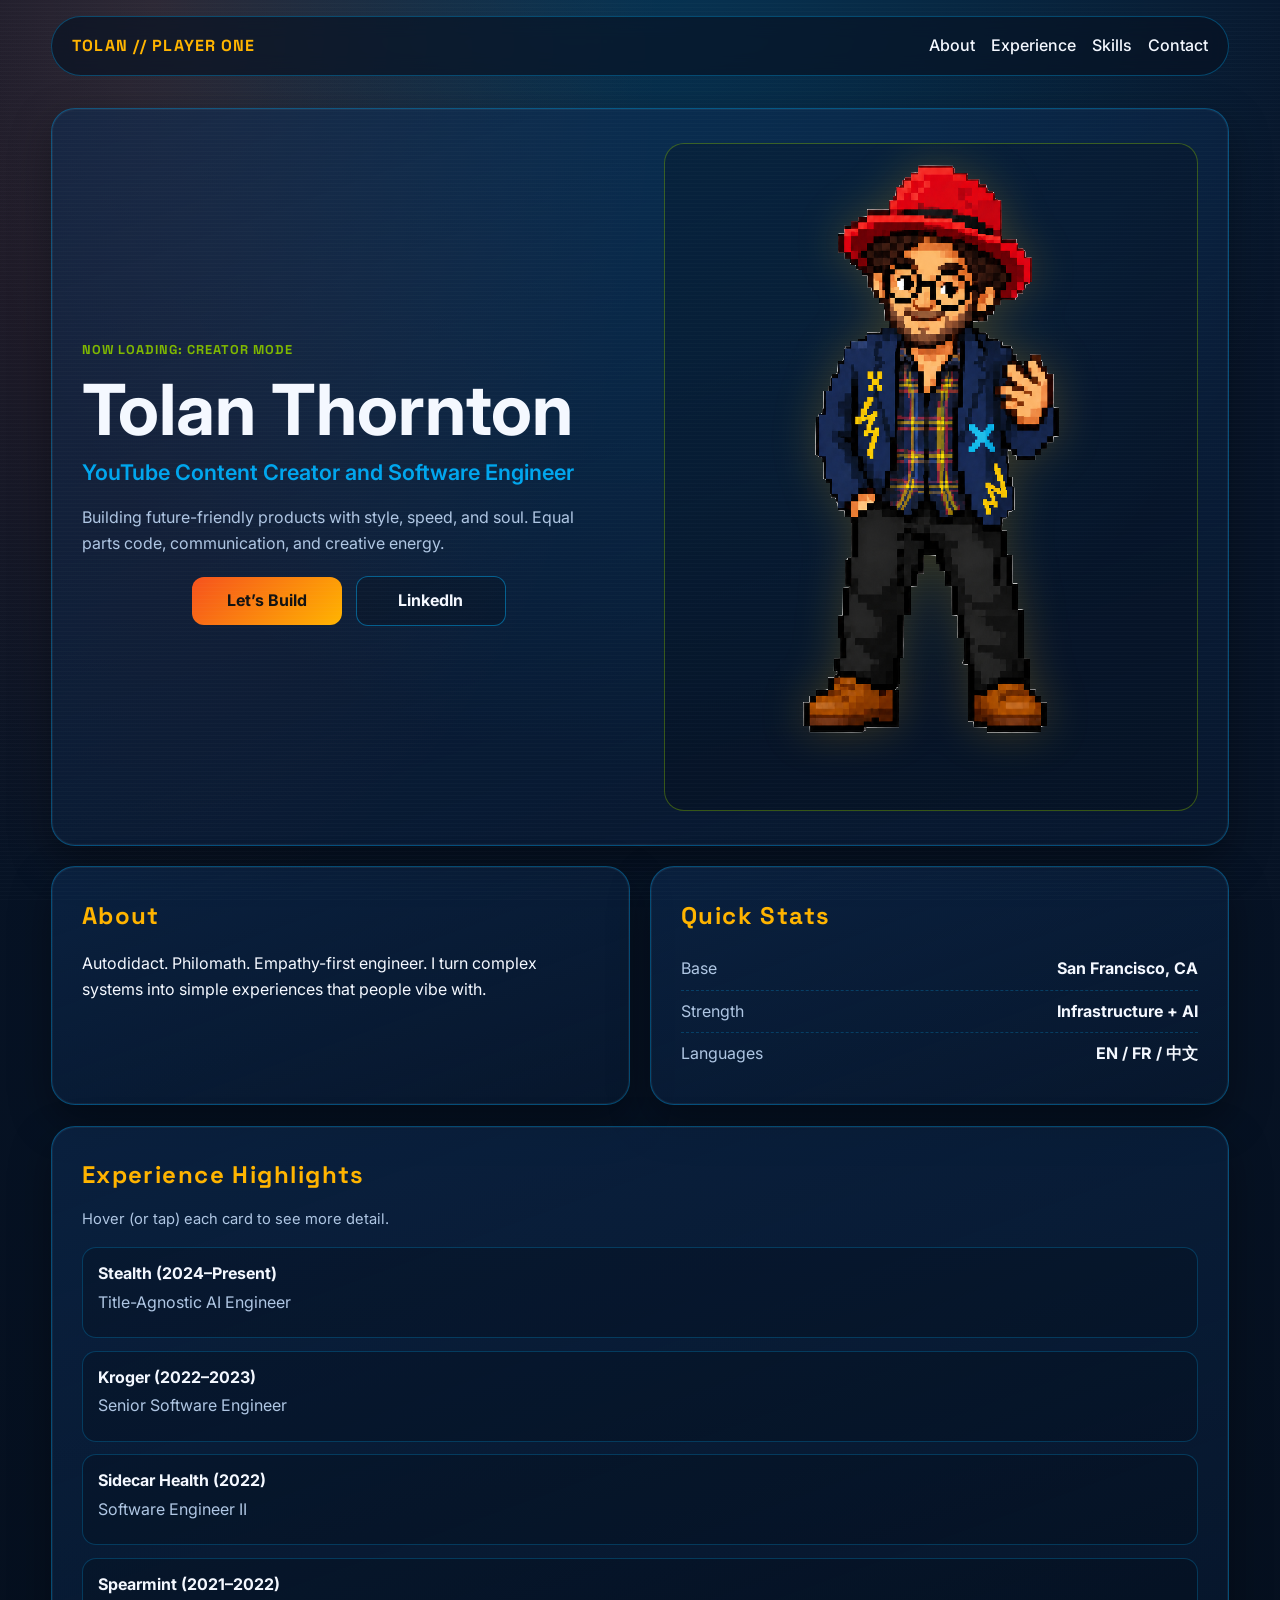
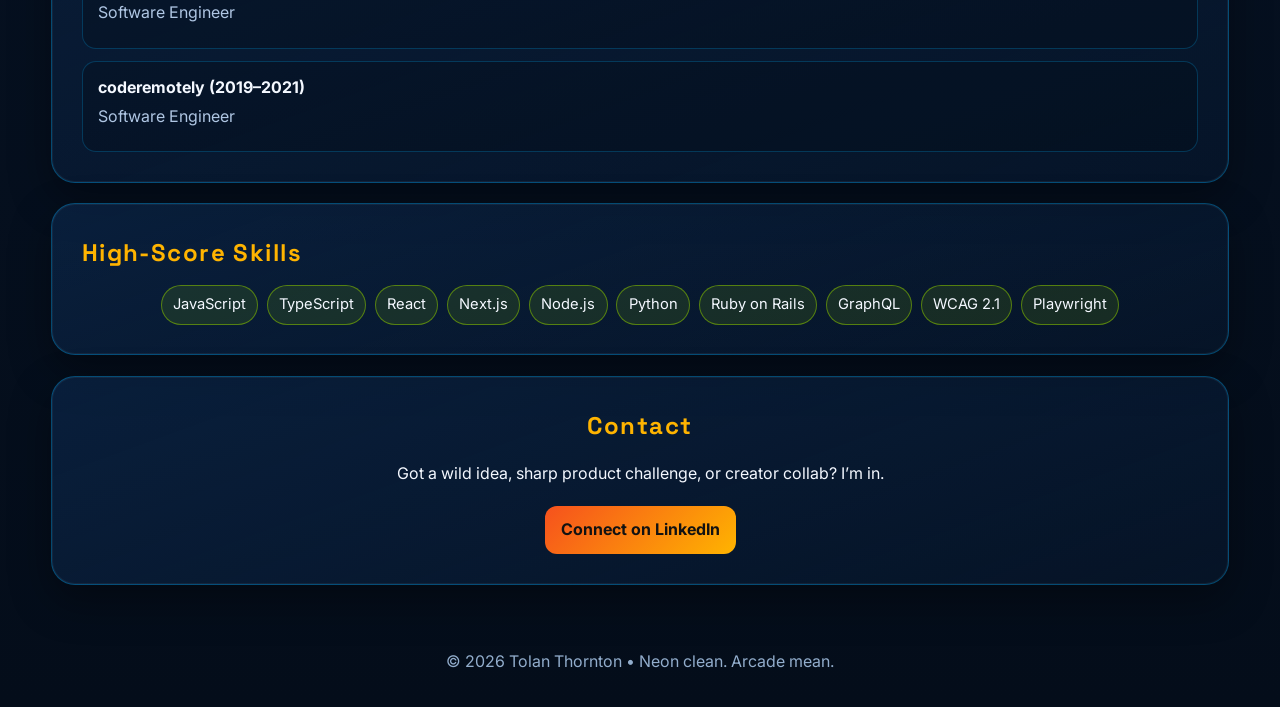
==== index.html @ 5ea1d061 "Add favicon" ====
<!doctype html>
<html lang="en">
  <head>
    <meta charset="UTF-8" />
    <meta name="viewport" content="width=device-width, initial-scale=1.0" />
    <title>Tolan Thornton | YouTube Content Creator and Software Engineer</title>
    <meta name="description" content="Portfolio of Tolan Thornton, YouTube Content Creator and Software Engineer." />
    <link rel="preconnect" href="https://fonts.googleapis.com" />
    <link rel="preconnect" href="https://fonts.gstatic.com" crossorigin />
    <link href="https://fonts.googleapis.com/css2?family=Inter:wght@400;500;600;700;800&family=Space+Grotesk:wght@500;700&display=swap" rel="stylesheet" />
    <link rel="icon" type="image/png" href="favicon.png" />
    <link rel="stylesheet" href="styles.css" />
  </head>
  <body>
    <div class="scanlines" aria-hidden="true"></div>
    <header class="topbar clickable">
      <div class="logo">TOLAN // PLAYER ONE</div>
      <nav>
        <a class="clickable" href="#about">About</a>
        <a class="clickable" href="#experience">Experience</a>
        <a class="clickable" href="#skills">Skills</a>
        <a class="clickable" href="#contact">Contact</a>
      </nav>
    </header>

    <main>
      <section class="hero section-glass">
        <div class="hero-text">
          <p class="eyebrow">NOW LOADING: CREATOR MODE</p>
          <h1>Tolan Thornton</h1>
          <p class="subtitle">YouTube Content Creator and Software Engineer</p>
          <p class="summary">Building future-friendly products with style, speed, and soul. Equal parts code, communication, and creative energy.</p>
          <div class="cta-row">
            <a class="btn btn-primary clickable" href="#contact">Let’s Build</a>
            <a class="btn btn-ghost clickable" href="https://www.linkedin.com/in/tolanthornton" target="_blank" rel="noreferrer">LinkedIn</a>
          </div>
        </div>
        <figure class="portrait-card clickable">
          <img src="avatar.png" alt="Pixel portrait of Tolan Thornton" />
        </figure>
      </section>

      <section id="about" class="section-grid">
        <article class="section-glass">
          <h2>About</h2>
          <p>Autodidact. Philomath. Empathy-first engineer. I turn complex systems into simple experiences that people vibe with.</p>
        </article>
        <article class="section-glass stats">
          <h2>Quick Stats</h2>
          <div><span>Base</span><strong>San Francisco, CA</strong></div>
          <div><span>Strength</span><strong>Infrastructure + AI</strong></div>
          <div><span>Languages</span><strong>EN / FR / 中文</strong></div>
        </article>
      </section>

      <section id="experience" class="section-glass">
        <h2>Experience Highlights</h2>
        <p class="hint">Hover (or tap) each card to see more detail.</p>
        <div class="timeline">
          <article class="clickable" tabindex="0">
            <h3>Stealth (2024–Present)</h3>
            <p class="role">Title-Agnostic AI Engineer</p>
            <p class="detail">Focused on evaluating frontier LLM behavior.</p>
          </article>
          <article class="clickable" tabindex="0">
            <h3>Kroger (2022–2023)</h3>
            <p class="role">Senior Software Engineer</p>
            <p class="detail">Delivering Next.js/TypeScript greenfield analytics platform.</p>
          </article>
          <article class="clickable" tabindex="0">
            <h3>Sidecar Health (2022)</h3>
            <p class="role">Software Engineer II</p>
            <p class="detail">Driving React modernization and UX improvements.</p>
          </article>
          <article class="clickable" tabindex="0">
            <h3>Spearmint (2021–2022)</h3>
            <p class="role">Software Engineer</p>
            <p class="detail">Built accessibility-focused Electron app and testing workflows.</p>
          </article>
          <article class="clickable" tabindex="0">
            <h3>coderemotely (2019–2021)</h3>
            <p class="role">Software Engineer</p>
            <p class="detail">Full-stack engineering across Ruby on Rails, React, and PostgreSQL.</p>
          </article>
        </div>
      </section>

      <section id="skills" class="section-glass">
        <h2>High-Score Skills</h2>
        <div class="chips">
          <span class="clickable">JavaScript</span><span class="clickable">TypeScript</span><span class="clickable">React</span><span class="clickable">Next.js</span><span class="clickable">Node.js</span>
          <span class="clickable">Python</span><span class="clickable">Ruby on Rails</span><span class="clickable">GraphQL</span><span class="clickable">WCAG 2.1</span><span class="clickable">Playwright</span>
        </div>
      </section>

      <section id="contact" class="section-glass contact">
        <h2>Contact</h2>
        <p>Got a wild idea, sharp product challenge, or creator collab? I’m in.</p>
        <div class="cta-row center">
          <a class="btn btn-primary clickable" href="https://www.linkedin.com/in/tolanthornton" target="_blank" rel="noreferrer">Connect on LinkedIn</a>
        </div>
      </section>
    </main>

    <footer>© <span id="year"></span> Tolan Thornton • Neon clean. Arcade mean.</footer>
    <script src="script.js"></script>
  </body>
</html>
---- styles.css ----
:root {
  --orange: #f6511d;
  --yellow: #ffb400;
  --cyan: #00a6ed;
  --green: #7fb800;
  --navy: #0d2c54;
  --bg: #040d1a;
  --text: #f4f8ff;
  --muted: #afc6e3;
}
*{box-sizing:border-box}
html{scroll-behavior:smooth}
body{margin:0;font-family:Inter,system-ui,sans-serif;color:var(--text);background:radial-gradient(80% 55% at 50% -5%,rgba(0,166,237,.22),transparent 70%),radial-gradient(60% 60% at 12% 0%,rgba(246,81,29,.17),transparent 66%),linear-gradient(180deg,#08162b 0%,var(--bg) 100%);line-height:1.6}
.scanlines{position:fixed;inset:0;pointer-events:none;background:repeating-linear-gradient(0deg,rgba(255,255,255,.02) 0 1px,transparent 1px 4px)}
.topbar{width:min(1180px,92vw);margin:1rem auto 0;padding:1rem 1.25rem;display:flex;justify-content:space-between;align-items:center;border:1px solid rgba(0,166,237,.35);border-radius:999px;background:rgba(7,18,34,.66);backdrop-filter:blur(10px)}
.logo{font-family:"Space Grotesk",sans-serif;letter-spacing:.07em;color:var(--yellow);font-weight:700}
nav{display:flex;gap:1rem;flex-wrap:wrap;justify-content:center}
nav a{text-decoration:none;color:var(--text);font-weight:500}
main{width:min(1180px,92vw);margin:2rem auto 4rem;display:grid;gap:1.3rem}
.section-glass{background:linear-gradient(160deg,rgba(13,44,84,.56),rgba(13,44,84,.2));border:1px solid rgba(0,166,237,.36);border-radius:24px;padding:clamp(1.2rem,2.3vw,2rem);box-shadow:0 16px 40px rgba(0,0,0,.34),inset 0 0 0 1px rgba(255,255,255,.05)}
.hero{display:grid;grid-template-columns:1fr 1fr;align-items:center;gap:clamp(1rem,4vw,3rem);min-height:min(82vh,760px)}
.eyebrow{font-family:"Space Grotesk",sans-serif;letter-spacing:.08em;color:var(--green);font-weight:700;font-size:.8rem}
h1{font-size:clamp(2.3rem,6vw,4.4rem);line-height:1.05;margin:.2rem 0 .5rem}
.subtitle{color:var(--cyan);font-weight:600;font-size:clamp(1.02rem,2.3vw,1.35rem);margin:0 0 .8rem}
.summary{max-width:50ch;color:var(--muted)}
.cta-row{display:flex;flex-wrap:wrap;justify-content:center;align-items:center;gap:.85rem;margin-top:1.2rem}
.cta-row.center{justify-content:center}
.btn{display:flex;justify-content:center;align-items:center;min-height:46px;min-width:150px;padding:.72rem 1rem;border-radius:12px;text-decoration:none;font-weight:700}
.btn-primary{background:linear-gradient(135deg,var(--orange),var(--yellow));color:#121212}
.btn-ghost{border:1px solid rgba(0,166,237,.5);color:var(--text);background:rgba(0,0,0,.18)}
.portrait-card{margin:0;aspect-ratio:4/5;border-radius:20px;overflow:hidden;border:1px solid rgba(127,184,0,.4);background:rgba(0,0,0,.2);display:flex;justify-content:center;align-items:center}
.portrait-card img{max-width:100%;max-height:100%;object-fit:contain;image-rendering:pixelated;filter:drop-shadow(0 0 22px rgba(255,180,0,.2))}
.section-grid{display:grid;grid-template-columns:1fr 1fr;gap:1.3rem}
h2{font-family:"Space Grotesk",sans-serif;letter-spacing:.06em;color:var(--yellow);margin:0 0 .8rem}
.stats div{display:flex;justify-content:space-between;padding:.5rem 0;border-bottom:1px dashed rgba(0,166,237,.25)}
.stats div:last-child{border-bottom:0}
.stats span{color:var(--muted)}
.timeline{display:grid;gap:.8rem}
.timeline article{padding:.8rem .95rem;border-radius:14px;background:rgba(0,0,0,.18);border:1px solid rgba(0,166,237,.26)}
.timeline h3{margin:0 0 .2rem;font-size:1rem}
.timeline p{margin:0;color:var(--muted)}
.hint{margin:.2rem 0 1rem;color:var(--muted);font-size:.92rem}
.timeline article{position:relative;overflow:hidden}
.timeline .role{margin:0;color:var(--muted)}
.timeline .detail{margin:.55rem 0 0;max-height:0;opacity:0;transform:translateY(4px);transition:max-height .25s ease,opacity .22s ease,transform .22s ease;color:#d9e9ff}
.timeline article:hover .detail,.timeline article:focus-visible .detail,.timeline article.active .detail{max-height:60px;opacity:1;transform:translateY(0)}
.timeline article:focus-visible{outline:2px solid rgba(0,166,237,.55);outline-offset:2px}

.chips{display:flex;flex-wrap:wrap;justify-content:center;gap:.55rem}
.chips span{padding:.45rem .7rem;border-radius:999px;border:1px solid rgba(127,184,0,.6);background:rgba(127,184,0,.14);font-size:.92rem}
.contact{text-align:center}
footer{text-align:center;color:#92adcc;padding:0 1rem 2rem}

.clickable{transition:transform .2s ease,box-shadow .2s ease,filter .2s ease}
@media (hover:hover){
  .clickable:hover{transform:translateY(-3px) scale(1.015);filter:brightness(1.05)}
  .btn.clickable:hover{box-shadow:0 10px 24px rgba(0,166,237,.22)}
}

@media (max-width: 920px){
  .hero,.section-grid{grid-template-columns:1fr}
  .hero{min-height:auto}
  .portrait-card{max-width:360px;width:100%;justify-self:center}
  .hero-text{text-align:center}
}
@media (max-width: 640px){
  .topbar{border-radius:20px;padding:.9rem 1rem;flex-direction:column;gap:.7rem}
  nav{gap:.7rem}
  main{margin-top:1rem;gap:1rem}
  .section-glass{border-radius:18px}
  .btn{width:100%}
}
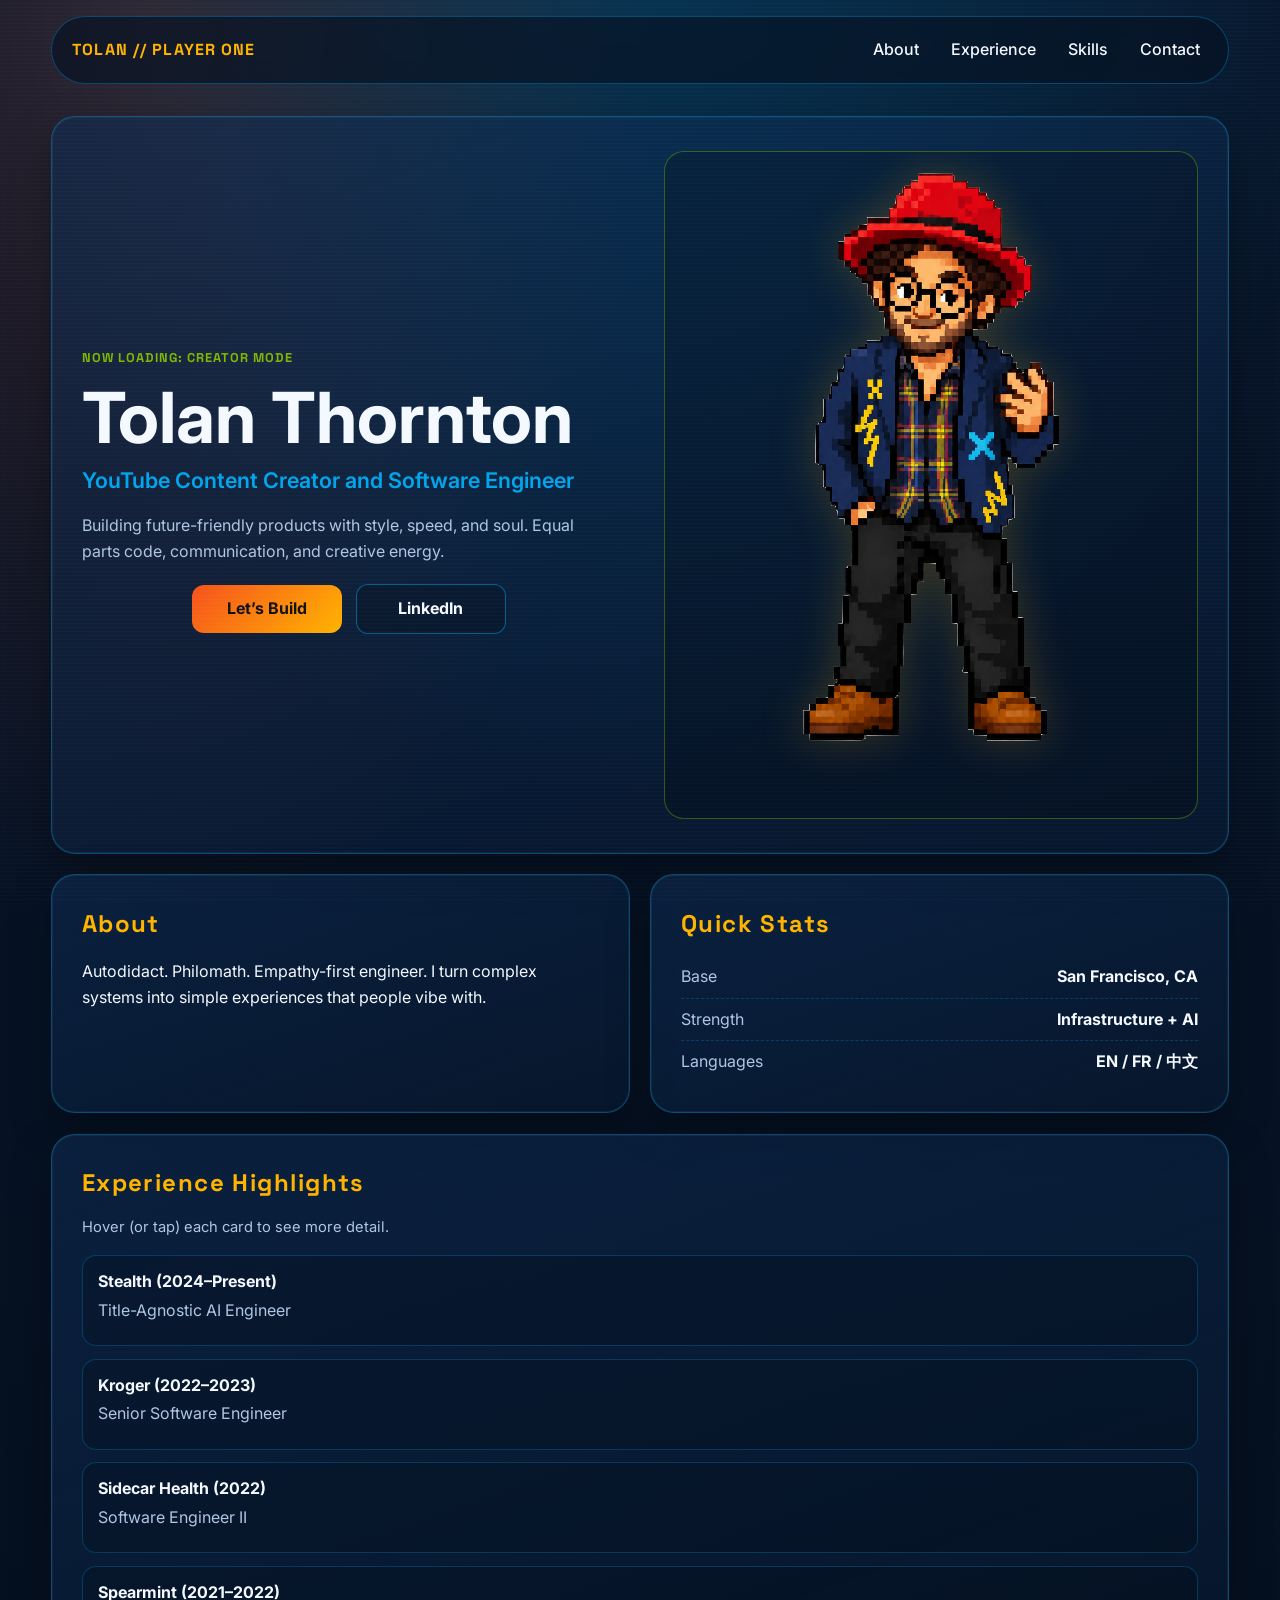
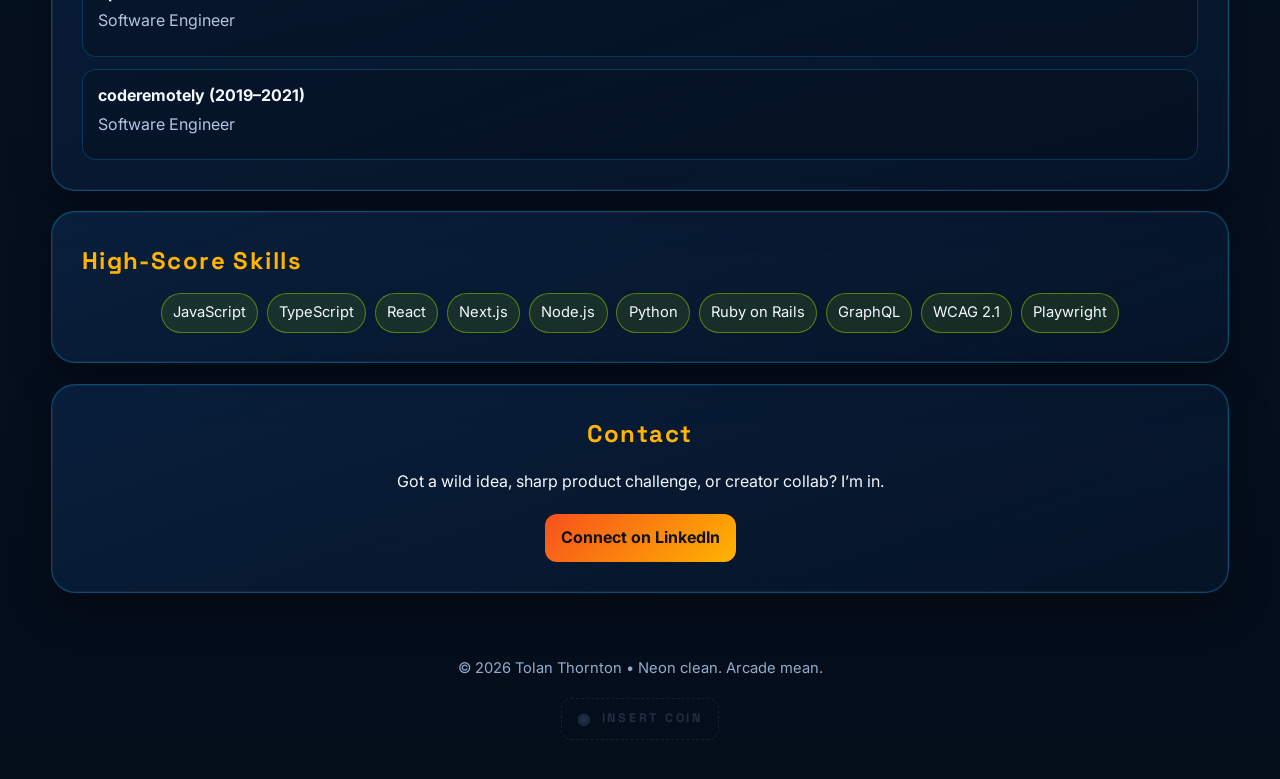
==== commit 7c524ed8: "feat: password-gated build-prompt page + site-wide a11y pass Adds a staticrypt-encrypted page reveal" ====
--- a/index.html
+++ b/index.html
@@ -12,10 +12,11 @@
     <link rel="stylesheet" href="styles.css" />
   </head>
   <body>
+    <a class="skip-link" href="#main">Skip to main content</a>
     <div class="scanlines" aria-hidden="true"></div>
     <header class="topbar clickable">
       <div class="logo">TOLAN // PLAYER ONE</div>
-      <nav>
+      <nav aria-label="Primary">
         <a class="clickable" href="#about">About</a>
         <a class="clickable" href="#experience">Experience</a>
         <a class="clickable" href="#skills">Skills</a>
@@ -23,7 +24,7 @@
       </nav>
     </header>
 
-    <main>
+    <main id="main">
       <section class="hero section-glass">
         <div class="hero-text">
           <p class="eyebrow">NOW LOADING: CREATOR MODE</p>
@@ -32,11 +33,11 @@
           <p class="summary">Building future-friendly products with style, speed, and soul. Equal parts code, communication, and creative energy.</p>
           <div class="cta-row">
             <a class="btn btn-primary clickable" href="#contact">Let’s Build</a>
-            <a class="btn btn-ghost clickable" href="https://www.linkedin.com/in/tolanthornton" target="_blank" rel="noreferrer">LinkedIn</a>
+            <a class="btn btn-ghost clickable" href="https://www.linkedin.com/in/tolanthornton" target="_blank" rel="noopener noreferrer">LinkedIn<span class="sr-only"> (opens in new tab)</span></a>
           </div>
         </div>
         <figure class="portrait-card clickable">
-          <img src="avatar.png" alt="Pixel portrait of Tolan Thornton" />
+          <img id="avatar" src="assets/avatar.png" alt="Pixel portrait of Tolan Thornton" />
         </figure>
       </section>
 
@@ -57,27 +58,27 @@
         <h2>Experience Highlights</h2>
         <p class="hint">Hover (or tap) each card to see more detail.</p>
         <div class="timeline">
-          <article class="clickable" tabindex="0">
+          <article class="clickable" tabindex="0" role="button" aria-expanded="false">
             <h3>Stealth (2024–Present)</h3>
             <p class="role">Title-Agnostic AI Engineer</p>
             <p class="detail">Focused on evaluating frontier LLM behavior.</p>
           </article>
-          <article class="clickable" tabindex="0">
+          <article class="clickable" tabindex="0" role="button" aria-expanded="false">
             <h3>Kroger (2022–2023)</h3>
             <p class="role">Senior Software Engineer</p>
             <p class="detail">Delivering Next.js/TypeScript greenfield analytics platform.</p>
           </article>
-          <article class="clickable" tabindex="0">
+          <article class="clickable" tabindex="0" role="button" aria-expanded="false">
             <h3>Sidecar Health (2022)</h3>
             <p class="role">Software Engineer II</p>
             <p class="detail">Driving React modernization and UX improvements.</p>
           </article>
-          <article class="clickable" tabindex="0">
+          <article class="clickable" tabindex="0" role="button" aria-expanded="false">
             <h3>Spearmint (2021–2022)</h3>
             <p class="role">Software Engineer</p>
             <p class="detail">Built accessibility-focused Electron app and testing workflows.</p>
           </article>
-          <article class="clickable" tabindex="0">
+          <article class="clickable" tabindex="0" role="button" aria-expanded="false">
             <h3>coderemotely (2019–2021)</h3>
             <p class="role">Software Engineer</p>
             <p class="detail">Full-stack engineering across Ruby on Rails, React, and PostgreSQL.</p>
@@ -87,22 +88,41 @@
 
       <section id="skills" class="section-glass">
         <h2>High-Score Skills</h2>
-        <div class="chips">
-          <span class="clickable">JavaScript</span><span class="clickable">TypeScript</span><span class="clickable">React</span><span class="clickable">Next.js</span><span class="clickable">Node.js</span>
-          <span class="clickable">Python</span><span class="clickable">Ruby on Rails</span><span class="clickable">GraphQL</span><span class="clickable">WCAG 2.1</span><span class="clickable">Playwright</span>
-        </div>
+        <ul class="chips" aria-label="Skills">
+          <li>JavaScript</li><li>TypeScript</li><li>React</li><li>Next.js</li><li>Node.js</li>
+          <li>Python</li><li>Ruby on Rails</li><li>GraphQL</li><li>WCAG 2.1</li><li>Playwright</li>
+        </ul>
       </section>
 
       <section id="contact" class="section-glass contact">
         <h2>Contact</h2>
         <p>Got a wild idea, sharp product challenge, or creator collab? I’m in.</p>
         <div class="cta-row center">
-          <a class="btn btn-primary clickable" href="https://www.linkedin.com/in/tolanthornton" target="_blank" rel="noreferrer">Connect on LinkedIn</a>
+          <a class="btn btn-primary clickable" href="https://www.linkedin.com/in/tolanthornton" target="_blank" rel="noopener noreferrer">Connect on LinkedIn<span class="sr-only"> (opens in new tab)</span></a>
         </div>
       </section>
     </main>
 
-    <footer>© <span id="year"></span> Tolan Thornton • Neon clean. Arcade mean.</footer>
+    <footer>
+      <div class="footer-line">© <span id="year"></span> Tolan Thornton • Neon clean. Arcade mean.</div>
+      <div class="coin-slot-wrap">
+        <a id="coin-slot" class="coin-slot" aria-disabled="true" role="button" tabindex="0" aria-describedby="coin-slot-hint">
+          <span class="coin-icon" aria-hidden="true">◉</span>
+          <span class="coin-label">INSERT&nbsp;COIN</span>
+        </a>
+        <span id="coin-slot-hint" class="sr-only">Locked easter egg. Activation instructions provided externally.</span>
+      </div>
+    </footer>
+
+    <div id="toast" class="toast" role="status" aria-live="polite" hidden>
+      <button id="toast-action" type="button" class="toast-action">
+        <span class="toast-text"><span aria-hidden="true">▶ </span>ACCESS GRANTED</span>
+        <span class="sr-only"> — activate to scroll to the unlocked coin slot</span>
+        <span class="toast-cue" aria-hidden="true">TAP TO LOCATE ↓</span>
+      </button>
+      <button type="button" class="toast-close" aria-label="Dismiss">×</button>
+    </div>
+
     <script src="script.js"></script>
   </body>
-</html>+</html>
--- a/styles.css
+++ b/styles.css
@@ -12,10 +12,14 @@
 html{scroll-behavior:smooth}
 body{margin:0;font-family:Inter,system-ui,sans-serif;color:var(--text);background:radial-gradient(80% 55% at 50% -5%,rgba(0,166,237,.22),transparent 70%),radial-gradient(60% 60% at 12% 0%,rgba(246,81,29,.17),transparent 66%),linear-gradient(180deg,#08162b 0%,var(--bg) 100%);line-height:1.6}
 .scanlines{position:fixed;inset:0;pointer-events:none;background:repeating-linear-gradient(0deg,rgba(255,255,255,.02) 0 1px,transparent 1px 4px)}
+
+.skip-link{position:absolute;left:.75rem;top:.75rem;z-index:1000;padding:.65rem 1rem;background:var(--yellow);color:#0a0a0a;font-family:"Space Grotesk",sans-serif;font-weight:700;letter-spacing:.06em;border-radius:10px;text-decoration:none;transform:translateY(-200%);transition:transform .18s ease}
+.skip-link:focus{transform:translateY(0);outline:2px solid var(--cyan);outline-offset:2px}
 .topbar{width:min(1180px,92vw);margin:1rem auto 0;padding:1rem 1.25rem;display:flex;justify-content:space-between;align-items:center;border:1px solid rgba(0,166,237,.35);border-radius:999px;background:rgba(7,18,34,.66);backdrop-filter:blur(10px)}
 .logo{font-family:"Space Grotesk",sans-serif;letter-spacing:.07em;color:var(--yellow);font-weight:700}
 nav{display:flex;gap:1rem;flex-wrap:wrap;justify-content:center}
-nav a{text-decoration:none;color:var(--text);font-weight:500}
+nav a{text-decoration:none;color:var(--text);font-weight:500;padding:.25rem .5rem;border-radius:8px}
+nav a:focus-visible{outline:2px solid var(--cyan);outline-offset:2px}
 main{width:min(1180px,92vw);margin:2rem auto 4rem;display:grid;gap:1.3rem}
 .section-glass{background:linear-gradient(160deg,rgba(13,44,84,.56),rgba(13,44,84,.2));border:1px solid rgba(0,166,237,.36);border-radius:24px;padding:clamp(1.2rem,2.3vw,2rem);box-shadow:0 16px 40px rgba(0,0,0,.34),inset 0 0 0 1px rgba(255,255,255,.05)}
 .hero{display:grid;grid-template-columns:1fr 1fr;align-items:center;gap:clamp(1rem,4vw,3rem);min-height:min(82vh,760px)}
@@ -28,6 +32,7 @@
 .btn{display:flex;justify-content:center;align-items:center;min-height:46px;min-width:150px;padding:.72rem 1rem;border-radius:12px;text-decoration:none;font-weight:700}
 .btn-primary{background:linear-gradient(135deg,var(--orange),var(--yellow));color:#121212}
 .btn-ghost{border:1px solid rgba(0,166,237,.5);color:var(--text);background:rgba(0,0,0,.18)}
+.btn:focus-visible{outline:2px solid var(--cyan);outline-offset:3px}
 .portrait-card{margin:0;aspect-ratio:4/5;border-radius:20px;overflow:hidden;border:1px solid rgba(127,184,0,.4);background:rgba(0,0,0,.2);display:flex;justify-content:center;align-items:center}
 .portrait-card img{max-width:100%;max-height:100%;object-fit:contain;image-rendering:pixelated;filter:drop-shadow(0 0 22px rgba(255,180,0,.2))}
 .section-grid{display:grid;grid-template-columns:1fr 1fr;gap:1.3rem}
@@ -46,10 +51,44 @@
 .timeline article:hover .detail,.timeline article:focus-visible .detail,.timeline article.active .detail{max-height:60px;opacity:1;transform:translateY(0)}
 .timeline article:focus-visible{outline:2px solid rgba(0,166,237,.55);outline-offset:2px}
 
-.chips{display:flex;flex-wrap:wrap;justify-content:center;gap:.55rem}
-.chips span{padding:.45rem .7rem;border-radius:999px;border:1px solid rgba(127,184,0,.6);background:rgba(127,184,0,.14);font-size:.92rem}
+.chips{display:flex;flex-wrap:wrap;justify-content:center;gap:.55rem;list-style:none;padding:0;margin:0}
+.chips li{padding:.45rem .7rem;border-radius:999px;border:1px solid rgba(127,184,0,.6);background:rgba(127,184,0,.14);font-size:.92rem}
 .contact{text-align:center}
-footer{text-align:center;color:#92adcc;padding:0 1rem 2rem}
+footer{text-align:center;color:#92adcc;padding:0 1rem 2.4rem;display:flex;flex-direction:column;align-items:center;gap:1.1rem}
+.footer-line{font-size:.92rem}
+
+.sr-only{position:absolute;width:1px;height:1px;padding:0;margin:-1px;overflow:hidden;clip:rect(0,0,0,0);white-space:nowrap;border:0}
+
+.coin-slot-wrap{position:relative;display:inline-flex;align-items:center;justify-content:center}
+.coin-slot{display:inline-flex;align-items:center;gap:.55rem;padding:.5rem .95rem;min-height:32px;border-radius:10px;border:1px dashed rgba(146,173,204,.28);background:rgba(255,255,255,.012);color:#45627f;font-family:"Space Grotesk",sans-serif;font-size:.78rem;font-weight:700;letter-spacing:.22em;text-decoration:none;opacity:.42;transition:all .35s ease;cursor:default;user-select:none}
+.coin-slot:focus-visible{outline:2px solid var(--cyan);outline-offset:3px;opacity:.85}
+.coin-slot .coin-icon{font-size:.95rem;color:#45627f;transition:color .35s ease,text-shadow .35s ease}
+.coin-slot.unlocked{color:#021018;background:linear-gradient(135deg,var(--orange),var(--yellow));border:1px solid rgba(255,180,0,.85);opacity:1;cursor:pointer;box-shadow:0 0 0 1px rgba(255,180,0,.35),0 0 22px rgba(246,81,29,.55),0 0 44px rgba(255,180,0,.28);animation:coin-pulse 2.6s ease-in-out infinite}
+.coin-slot.unlocked .coin-icon{color:#021018;text-shadow:0 0 6px rgba(255,255,255,.5)}
+.coin-slot.unlocked:hover{filter:brightness(1.08);transform:translateY(-2px)}
+.coin-slot.unlocked:focus-visible{outline:2px solid var(--cyan);outline-offset:3px}
+@keyframes coin-pulse{
+  0%,100%{box-shadow:0 0 0 1px rgba(255,180,0,.35),0 0 22px rgba(246,81,29,.55),0 0 44px rgba(255,180,0,.22)}
+  50%{box-shadow:0 0 0 1px rgba(255,180,0,.5),0 0 32px rgba(246,81,29,.75),0 0 60px rgba(255,180,0,.4)}
+}
+@media (prefers-reduced-motion: reduce){
+  html{scroll-behavior:auto}
+  *,*::before,*::after{animation-duration:.001ms !important;animation-iteration-count:1 !important;transition-duration:.001ms !important;scroll-behavior:auto !important}
+  .coin-slot.unlocked{animation:none}
+  .clickable:hover{transform:none !important;filter:none !important}
+  .toast{transition:opacity .001ms ease}
+}
+
+.toast{position:fixed;left:50%;bottom:24px;transform:translate(-50%,20px);z-index:50;display:inline-flex;align-items:center;gap:.4rem;padding:.4rem .55rem .4rem .75rem;border-radius:12px;background:rgba(7,18,34,.92);border:1px solid rgba(255,180,0,.55);color:var(--text);font-family:"Space Grotesk",sans-serif;font-weight:700;letter-spacing:.06em;font-size:.92rem;box-shadow:0 16px 40px rgba(0,0,0,.5),0 0 24px rgba(246,81,29,.4);opacity:0;pointer-events:none;transition:opacity .25s ease,transform .25s ease}
+.toast.show{opacity:1;transform:translate(-50%,0);pointer-events:auto}
+.toast-action{display:inline-flex;flex-direction:column;align-items:flex-start;gap:.1rem;background:transparent;border:0;padding:.3rem .55rem;border-radius:8px;color:inherit;font:inherit;cursor:pointer;text-align:left;transition:background .15s ease,transform .15s ease}
+.toast-action:hover{background:rgba(255,180,0,.08);transform:translateY(-1px)}
+.toast-action:focus-visible{outline:2px solid var(--cyan);outline-offset:2px}
+.toast-text{color:var(--yellow)}
+.toast-cue{font-family:"JetBrains Mono",ui-monospace,monospace;color:var(--muted);font-size:.7rem;letter-spacing:.12em;font-weight:500}
+.toast-close{background:transparent;border:0;color:var(--muted);font-size:1.25rem;line-height:1;cursor:pointer;padding:.5rem .7rem;border-radius:6px;align-self:stretch;display:inline-flex;align-items:center;min-width:44px;min-height:44px;justify-content:center}
+.toast-close:hover{color:var(--text)}
+.toast-close:focus-visible{outline:2px solid var(--cyan);outline-offset:2px}
 
 .clickable{transition:transform .2s ease,box-shadow .2s ease,filter .2s ease}
 @media (hover:hover){
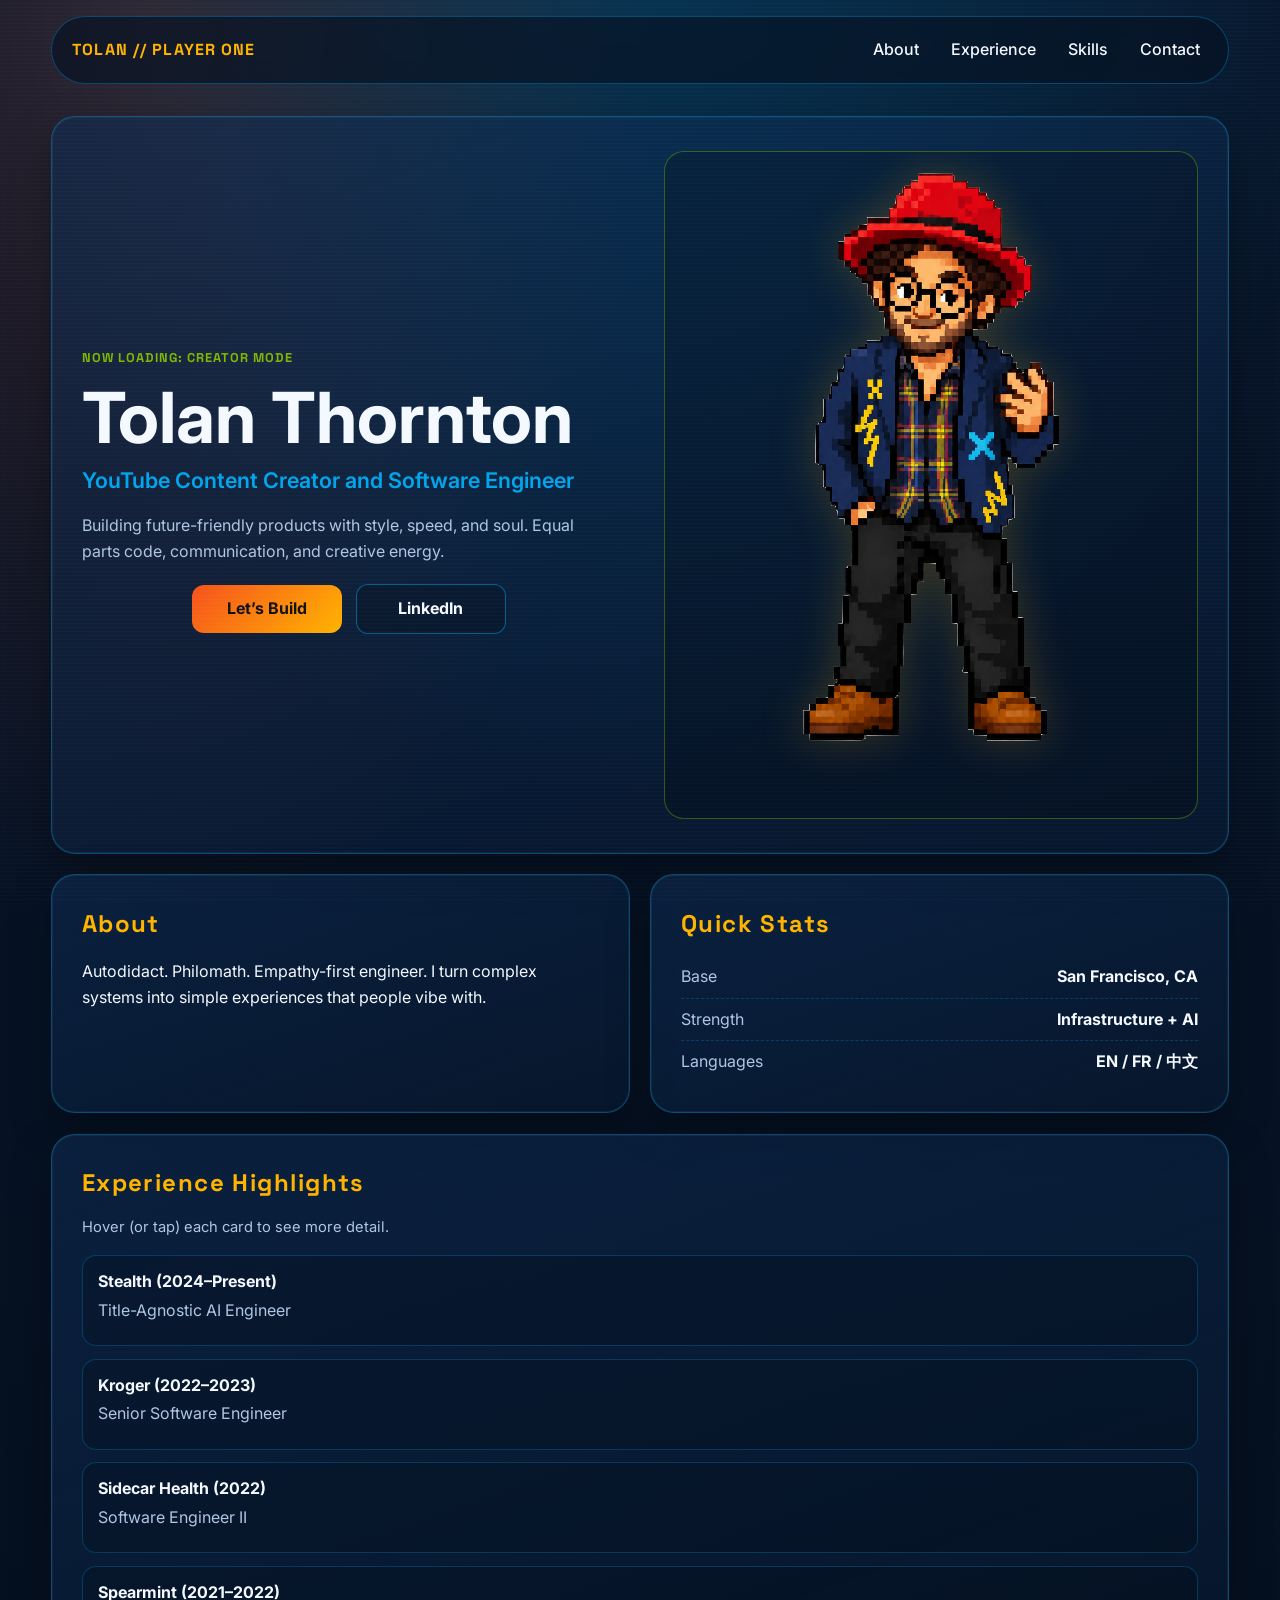
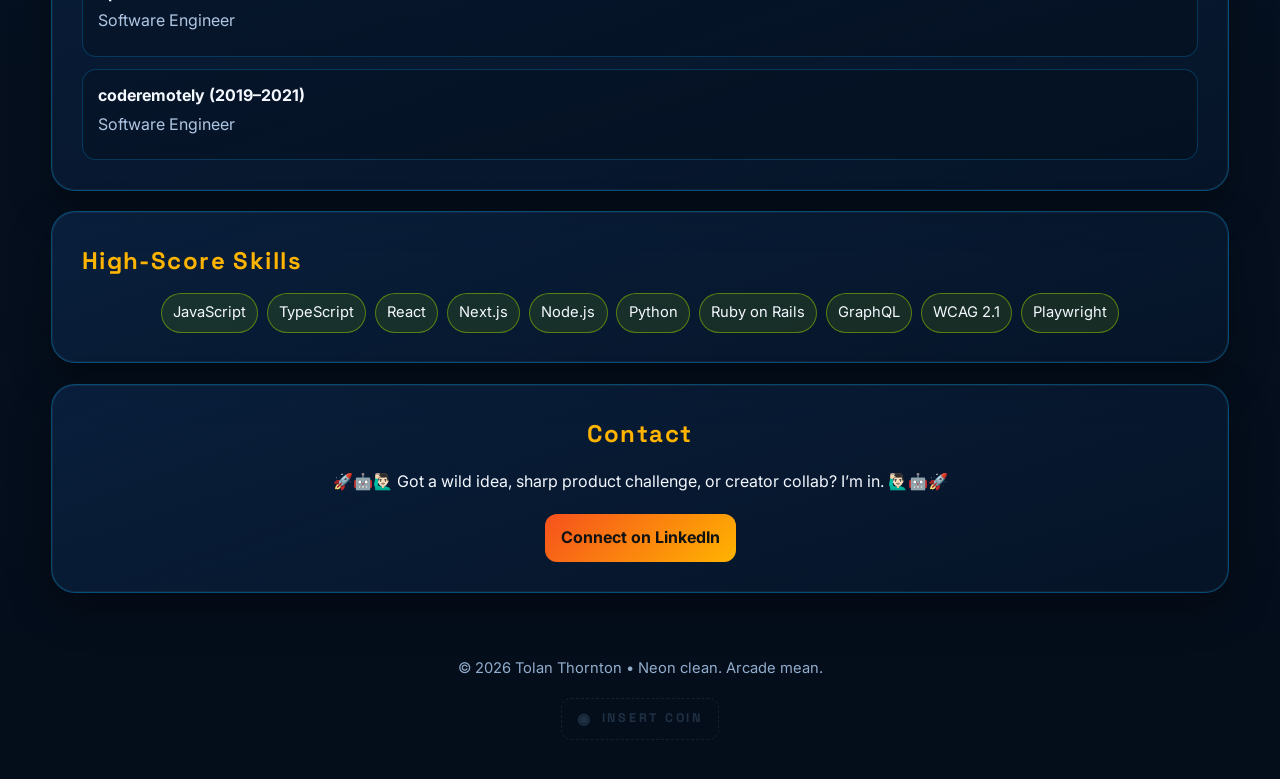
==== commit 039edbe3: "style: add rocket/robot/wave emojis to contact section Friendlier punch on the contact CTA. Wrapped " ====
--- a/index.html
+++ b/index.html
@@ -96,7 +96,7 @@
 
       <section id="contact" class="section-glass contact">
         <h2>Contact</h2>
-        <p>Got a wild idea, sharp product challenge, or creator collab? I’m in.</p>
+        <p><span aria-hidden="true">🚀🤖🙋🏻‍♂️</span> Got a wild idea, sharp product challenge, or creator collab? I’m in. <span aria-hidden="true">🙋🏻‍♂️🤖🚀</span></p>
         <div class="cta-row center">
           <a class="btn btn-primary clickable" href="https://www.linkedin.com/in/tolanthornton" target="_blank" rel="noopener noreferrer">Connect on LinkedIn<span class="sr-only"> (opens in new tab)</span></a>
         </div>
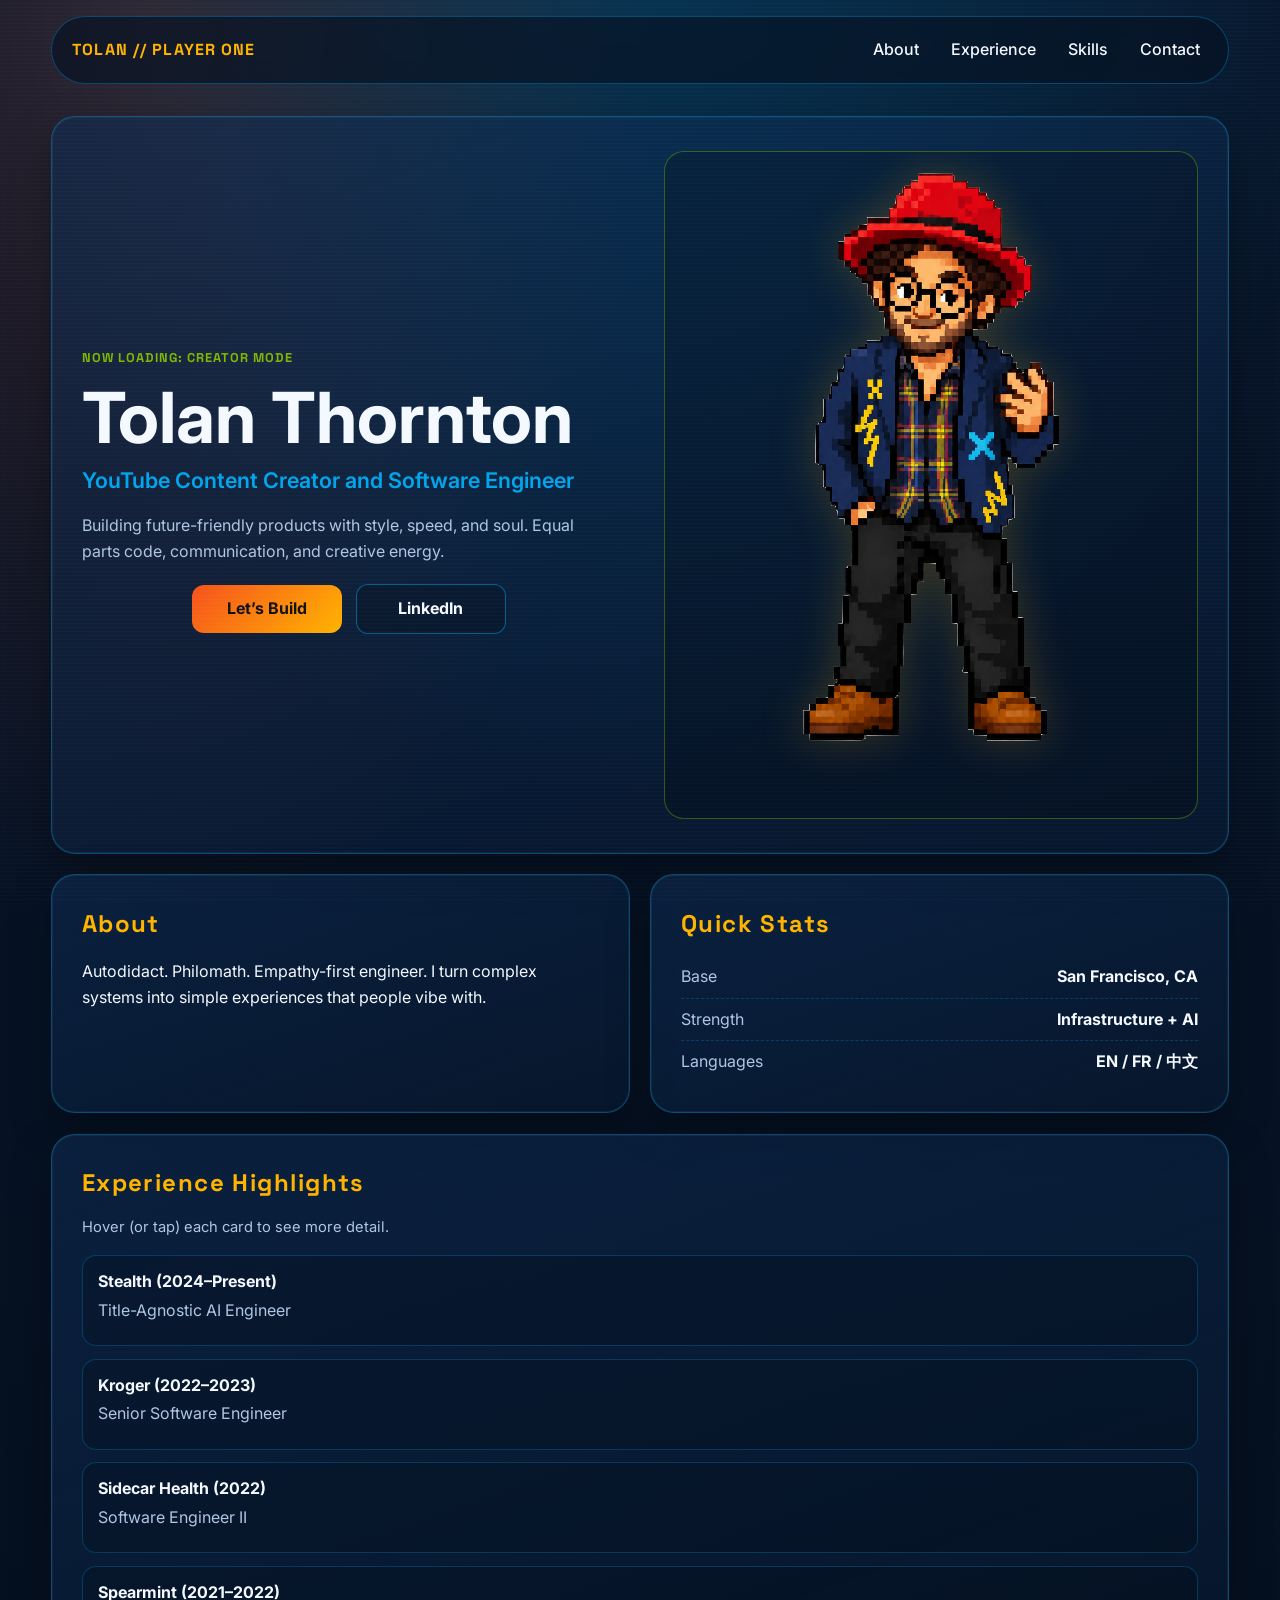
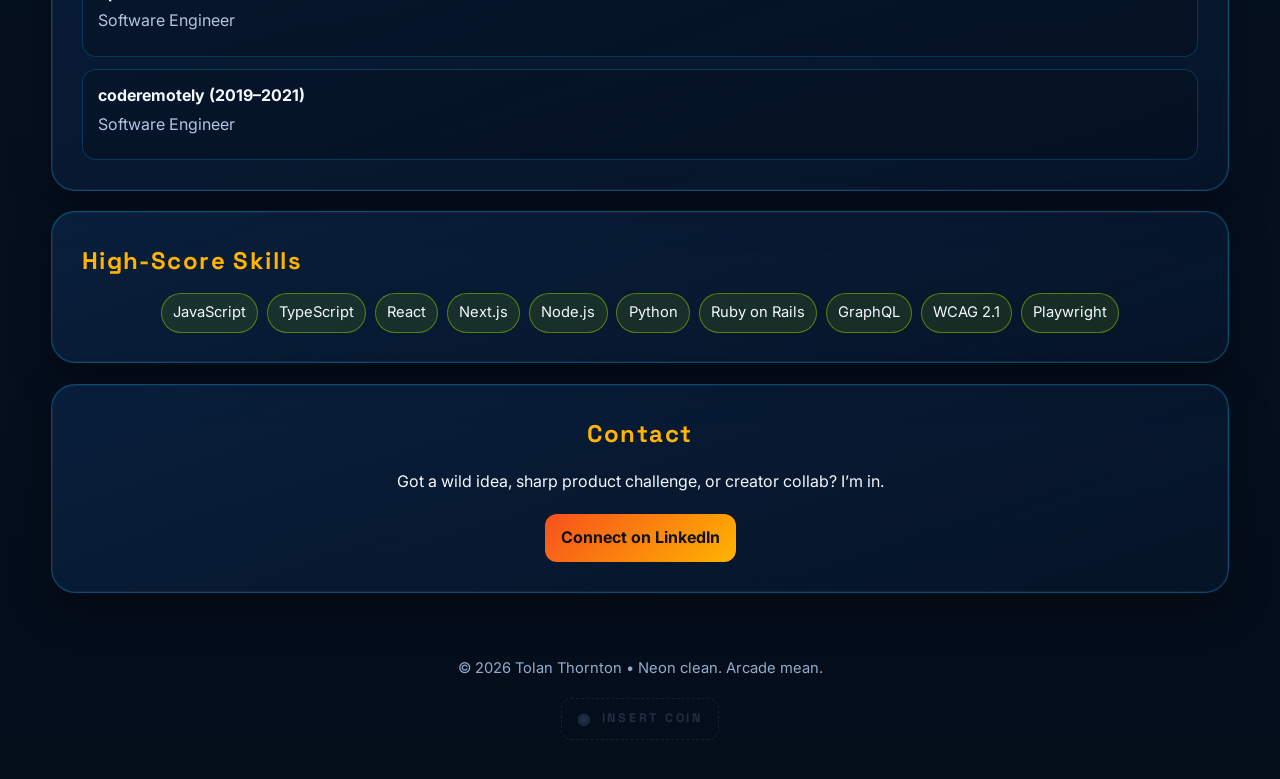
==== commit d2a94cf9: "Revert "style: add rocket/robot/wave emojis to contact section" This reverts commit e6d0bd823a446752" ====
--- a/index.html
+++ b/index.html
@@ -96,7 +96,7 @@
 
       <section id="contact" class="section-glass contact">
         <h2>Contact</h2>
-        <p><span aria-hidden="true">🚀🤖🙋🏻‍♂️</span> Got a wild idea, sharp product challenge, or creator collab? I’m in. <span aria-hidden="true">🙋🏻‍♂️🤖🚀</span></p>
+        <p>Got a wild idea, sharp product challenge, or creator collab? I’m in.</p>
         <div class="cta-row center">
           <a class="btn btn-primary clickable" href="https://www.linkedin.com/in/tolanthornton" target="_blank" rel="noopener noreferrer">Connect on LinkedIn<span class="sr-only"> (opens in new tab)</span></a>
         </div>
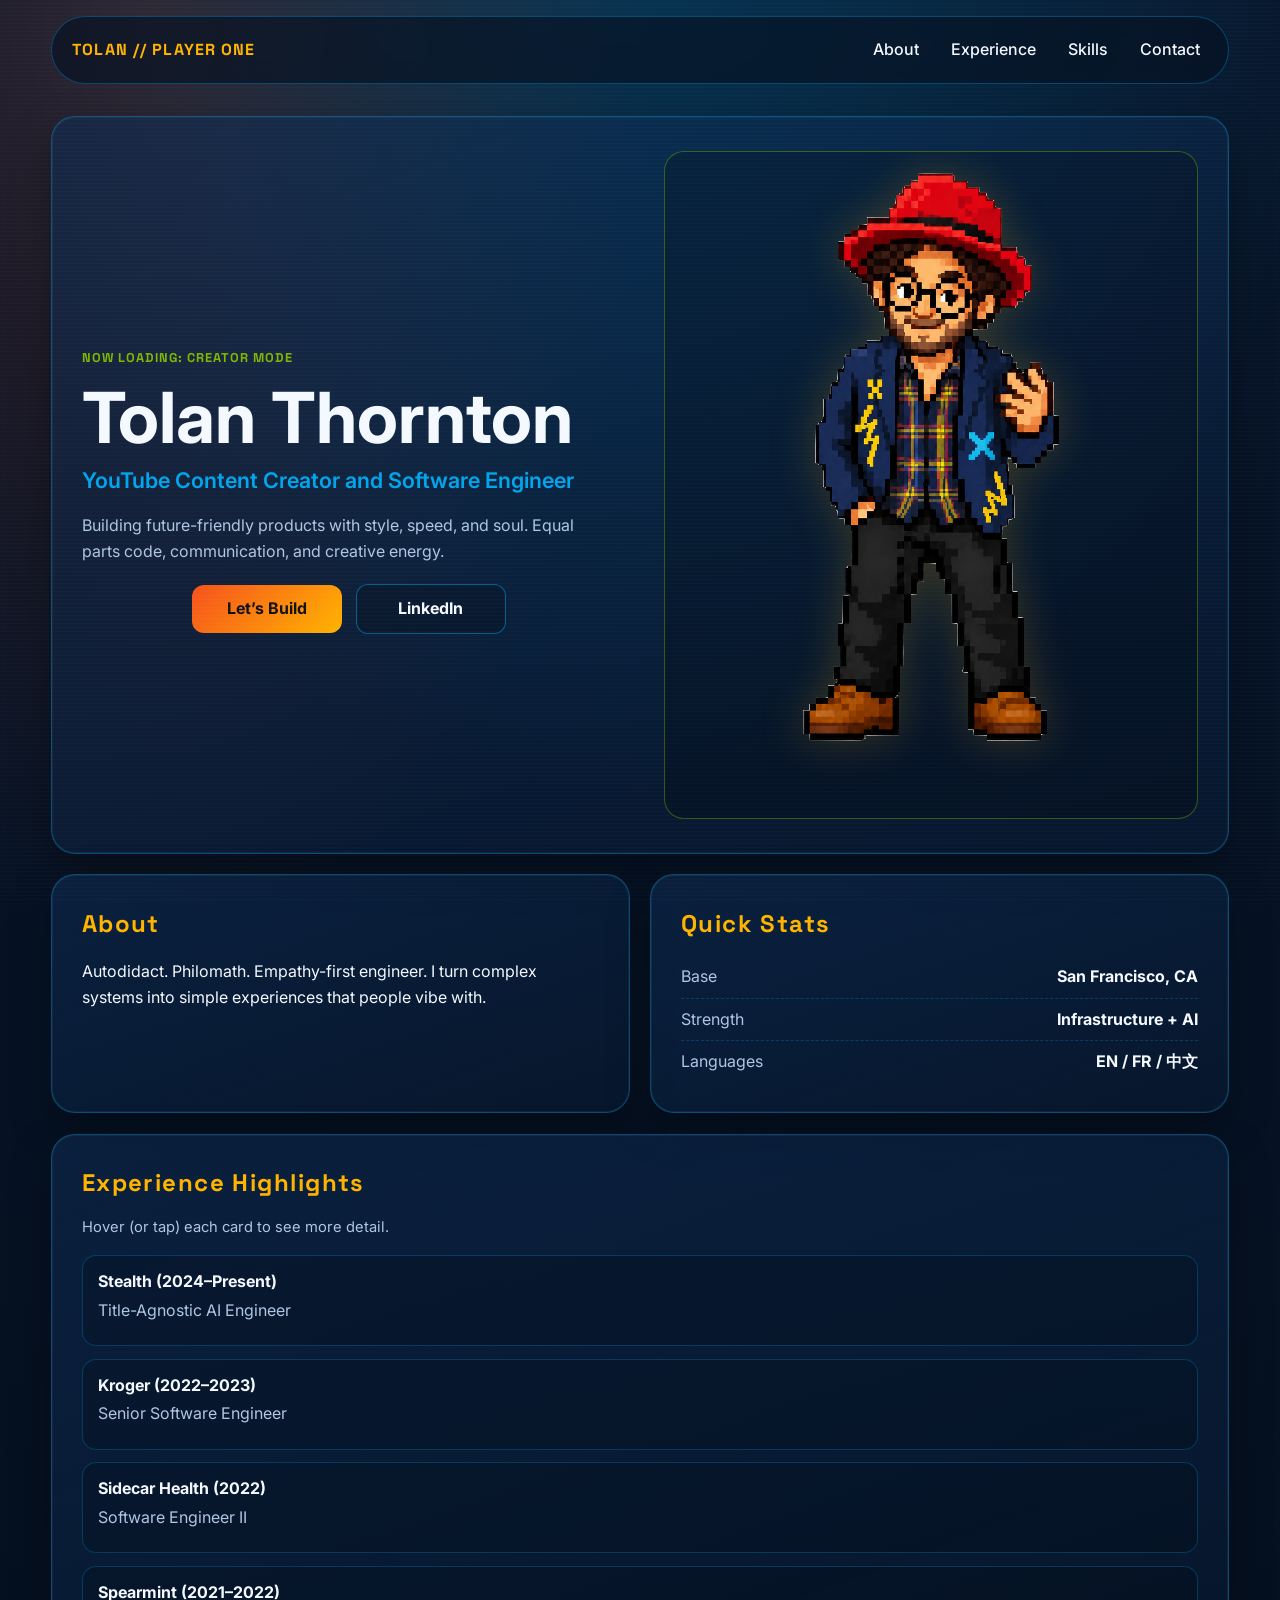
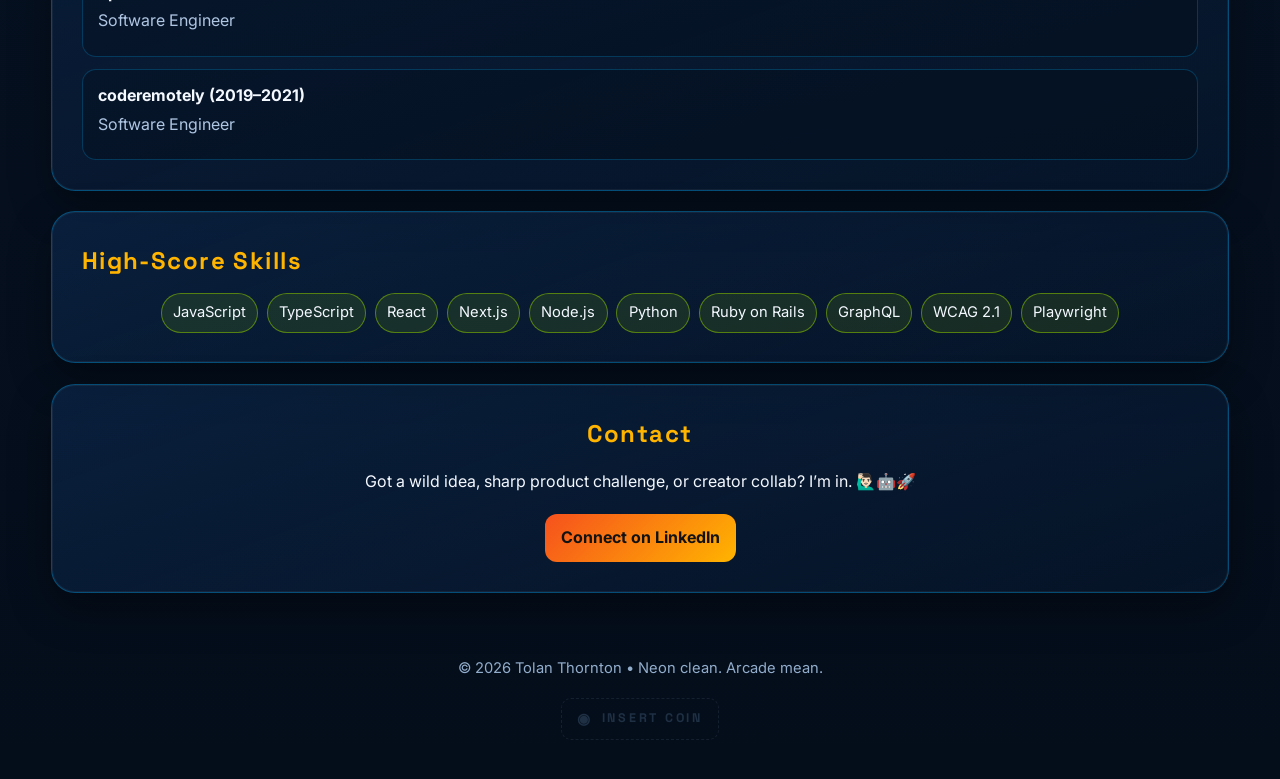
==== commit dfd7b46d: "Add emojis to home page" ====
--- a/index.html
+++ b/index.html
@@ -96,7 +96,7 @@
 
       <section id="contact" class="section-glass contact">
         <h2>Contact</h2>
-        <p>Got a wild idea, sharp product challenge, or creator collab? I’m in.</p>
+        <p><span aria-hidden="true"></span> Got a wild idea, sharp product challenge, or creator collab? I’m in. <span aria-hidden="true">🙋🏻‍♂️🤖🚀</span></p>
         <div class="cta-row center">
           <a class="btn btn-primary clickable" href="https://www.linkedin.com/in/tolanthornton" target="_blank" rel="noopener noreferrer">Connect on LinkedIn<span class="sr-only"> (opens in new tab)</span></a>
         </div>
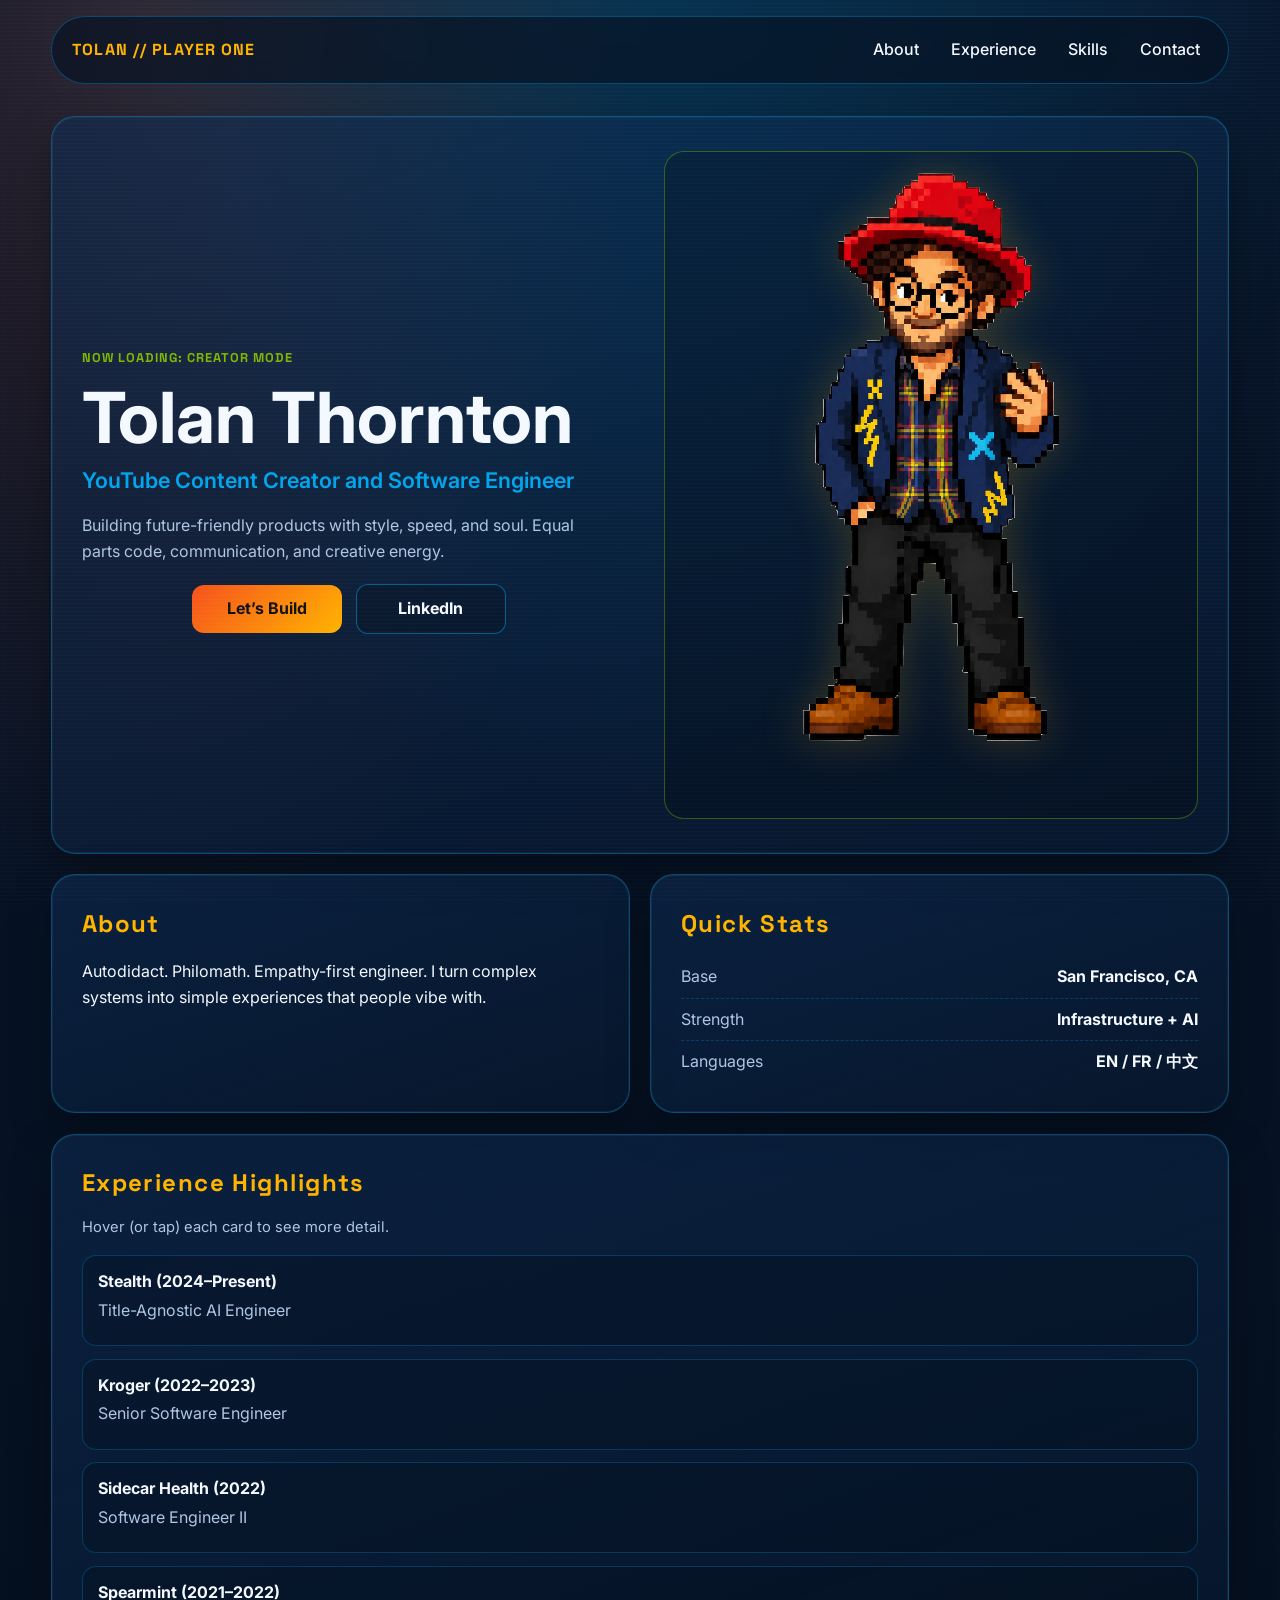
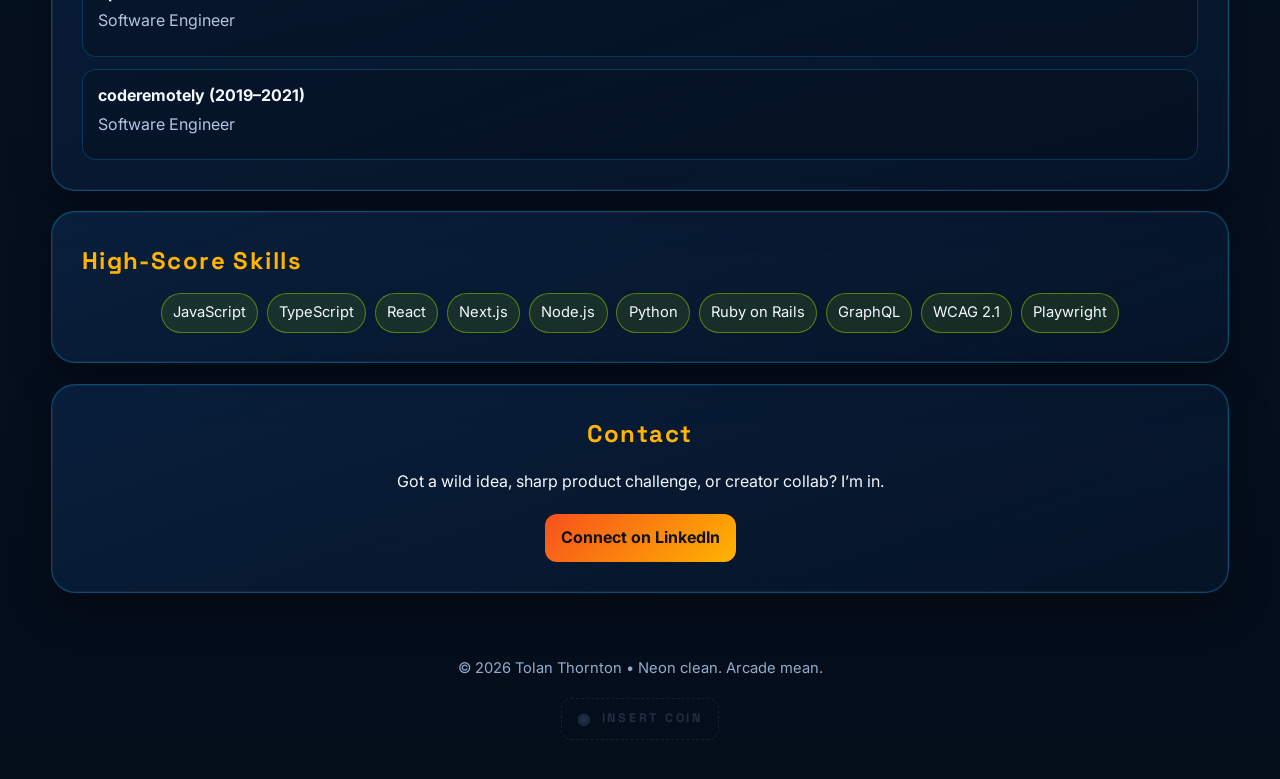
==== commit 6d6b7af7: "Revert "Add emojis to home page" This reverts commit dfd7b46dbab23151f687918f1dc23c6785269d70." ====
--- a/index.html
+++ b/index.html
@@ -96,7 +96,7 @@
 
       <section id="contact" class="section-glass contact">
         <h2>Contact</h2>
-        <p><span aria-hidden="true"></span> Got a wild idea, sharp product challenge, or creator collab? I’m in. <span aria-hidden="true">🙋🏻‍♂️🤖🚀</span></p>
+        <p>Got a wild idea, sharp product challenge, or creator collab? I’m in.</p>
         <div class="cta-row center">
           <a class="btn btn-primary clickable" href="https://www.linkedin.com/in/tolanthornton" target="_blank" rel="noopener noreferrer">Connect on LinkedIn<span class="sr-only"> (opens in new tab)</span></a>
         </div>
